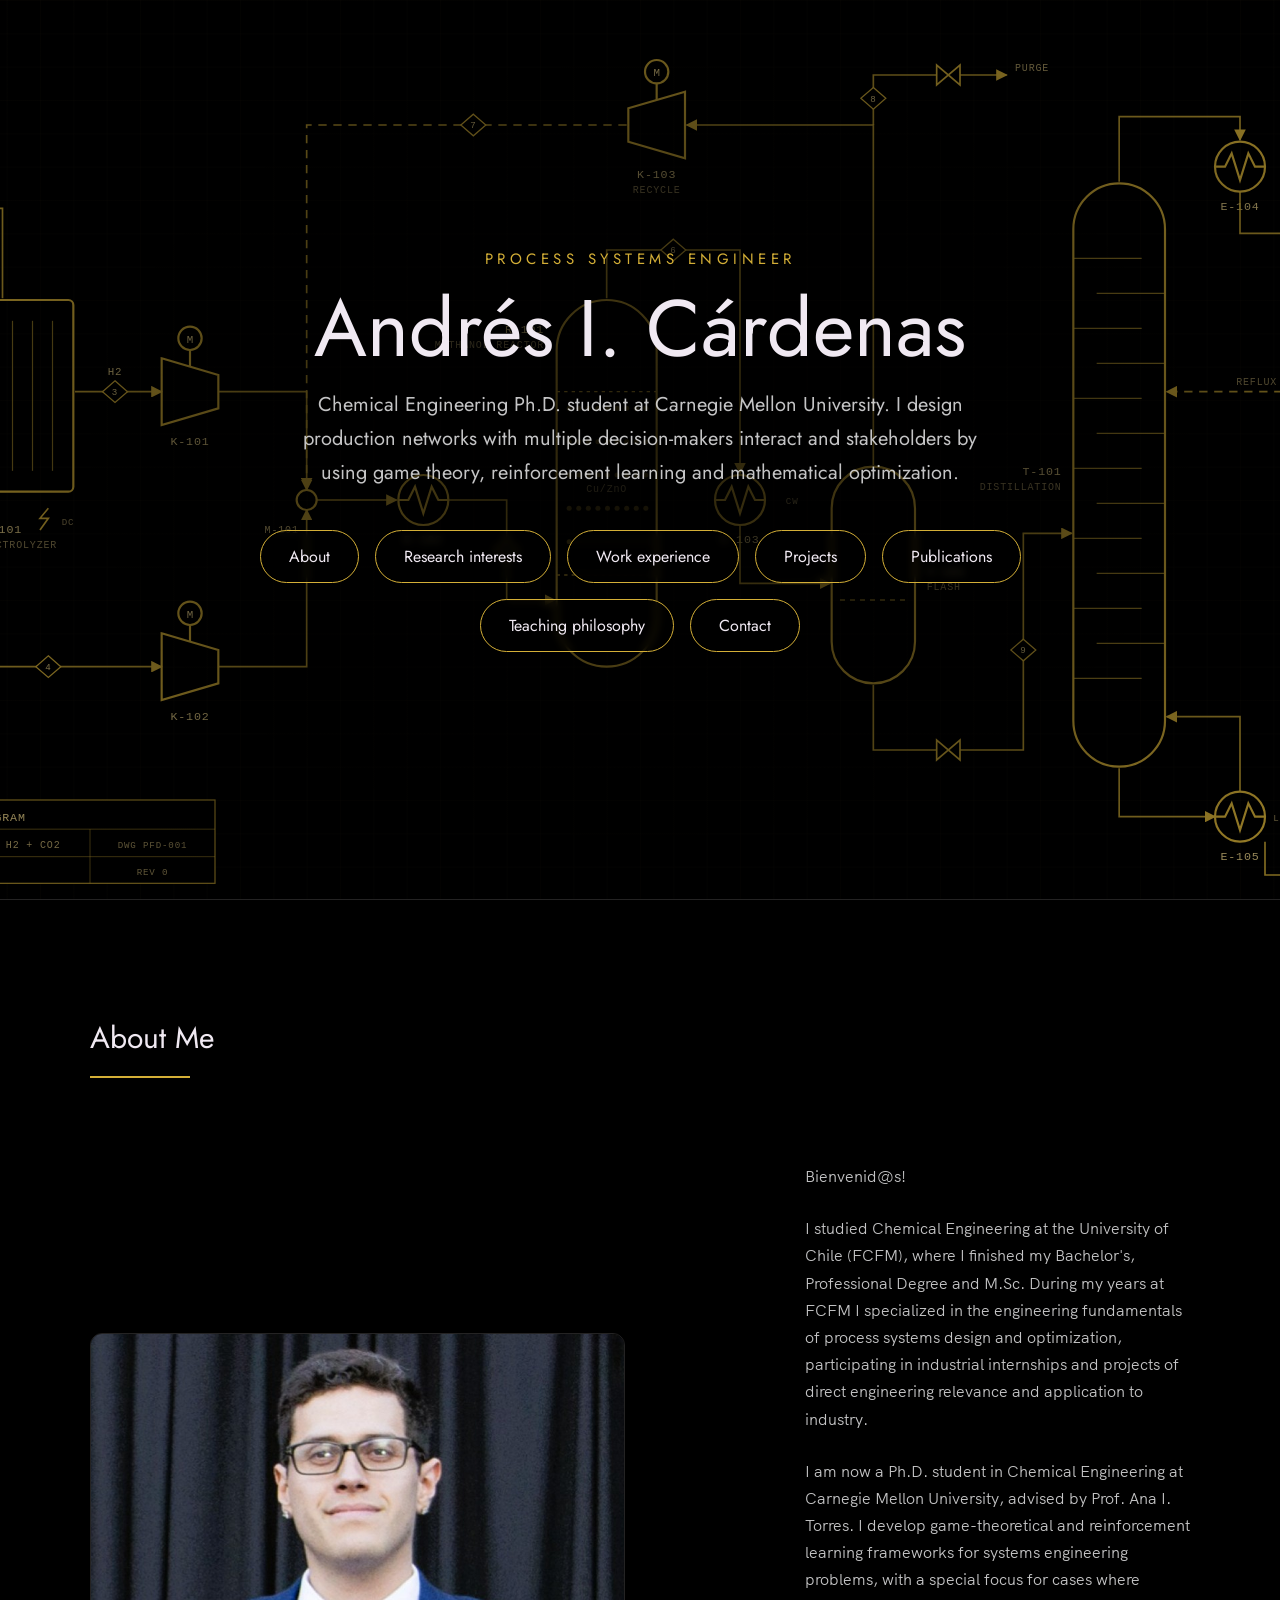
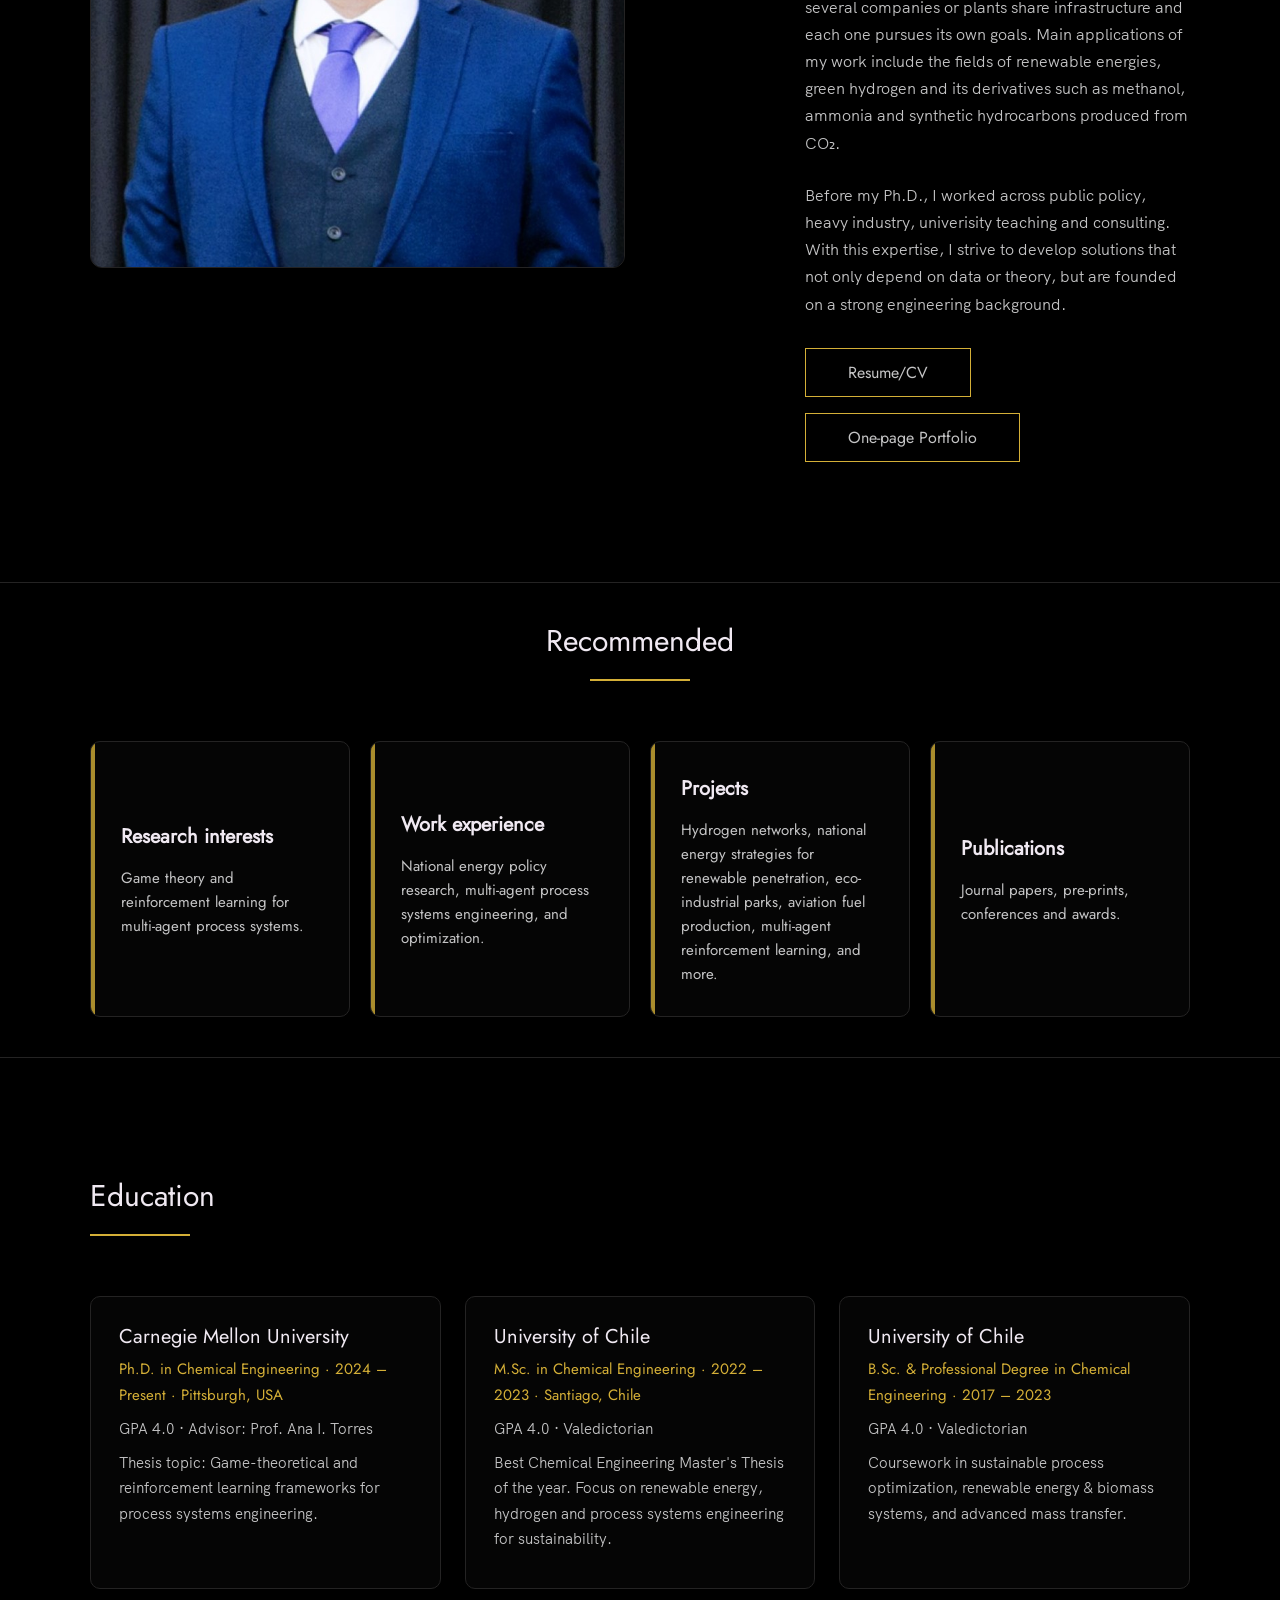
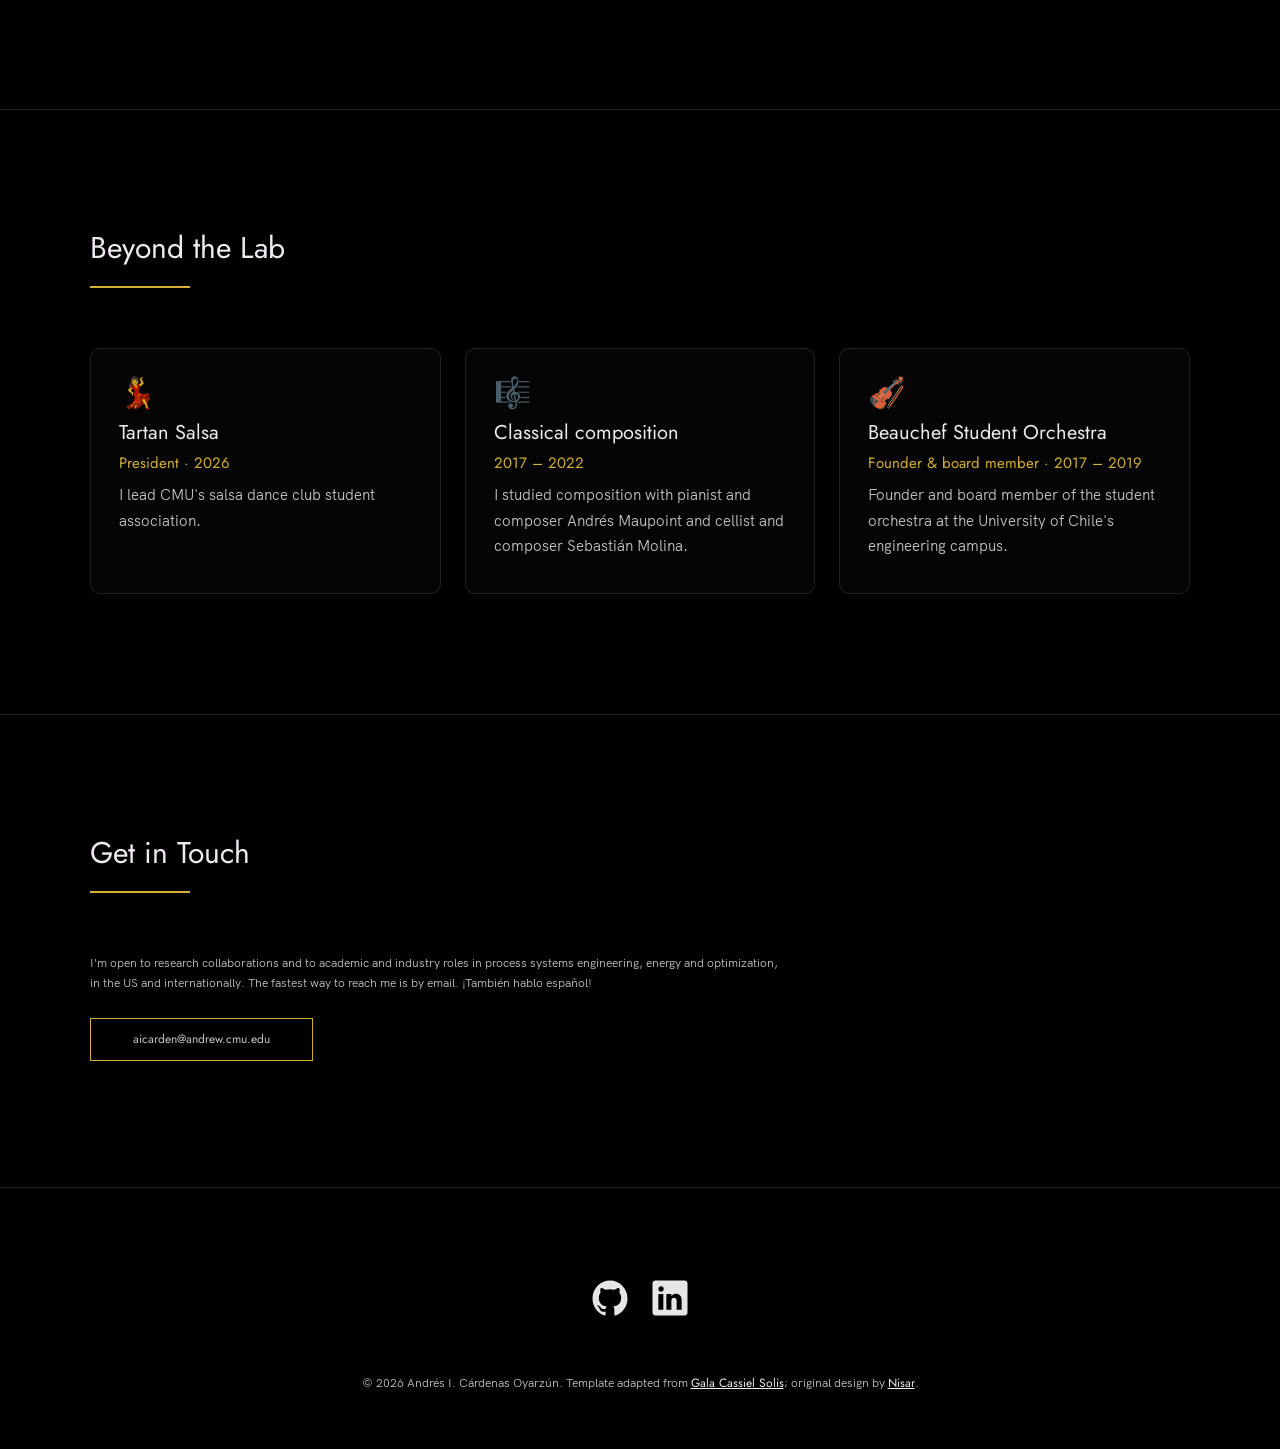
==== index.html @ cf2b6558 "Initial commit of portfolio generated using Galas' template" ====
<!DOCTYPE html>
<html lang="en">

<head>
  <meta charset="UTF-8" />
  <meta name="viewport" content="width=device-width, initial-scale=1.0" />
  <link rel="icon" type="image/svg+xml" href="./images/favicon.svg" />

  <title>Andrés I. Cárdenas | Portfolio</title>

  <meta name="description" content="Ph.D. student in Chemical Engineering at Carnegie Mellon University developing game-theoretical and reinforcement learning frameworks for chemical process design, with experience in hydrogen policy, process engineering and operations optimization.">
  <meta name="keywords" content="Andrés Cárdenas, Process Systems Engineering, Chemical Engineering, Game Theory, Reinforcement Learning, Green Hydrogen, Sustainable Aviation Fuel, Optimization, CMU" />
  <link rel="stylesheet" href="index.css" />
</head>

<body>

  <section class="home-landing" id="top">
    <div class="row">
      <div class="home-landing__content">
        <p class="home-landing__kicker">Process Systems Engineer</p>
        <h1 class="home-landing__title">Andrés I. Cárdenas</h1>
        <p class="home-landing__subtitle">
          Chemical Engineering Ph.D. student at Carnegie Mellon University. I design production networks with multiple decision-makers interact and stakeholders by using game theory, reinforcement learning and mathematical optimization.
        </p>

        <div class="home-landing__buttons">
          <a href="#about" class="home-pill">About</a>
          <a href="Research-interests.html" class="home-pill">Research interests</a>
          <a href="Work-experience.html" class="home-pill">Work experience</a>
          <a href="Projects.html" class="home-pill">Projects</a>
          <a href="Publications.html" class="home-pill">Publications</a>
          <a href="Teaching-philosophy.html" class="home-pill">Teaching philosophy</a>
          <a href="#contact" class="home-pill">Contact</a>
        </div>
      </div>
    </div>
  </section>

  <main role="main">

    <!-- ***** About ***** -->
    <section class="about" id="about">
      <div class="row">
        <h2>About Me</h2>
        <div class="about__content">
          <div class="about__text">
            <p>
              Bienvenid@s!
            </p>
            <p>
              I studied Chemical Engineering at the University of Chile (FCFM), where I finished my Bachelor's, Professional Degree and M.Sc. During my years at FCFM I specialized in the engineering fundamentals of process systems design and optimization, participating in industrial internships and projects of direct engineering relevance and application to industry.
            </p>
            <p>
              I am now a Ph.D. student in Chemical Engineering at Carnegie Mellon University, advised by Prof. Ana I. Torres. I develop game-theoretical and reinforcement learning frameworks for systems engineering problems, with a special focus for cases where several companies or plants share infrastructure and each one pursues its own goals. Main applications of my work include the fields of renewable energies, green hydrogen and its derivatives such as methanol, ammonia and synthetic hydrocarbons produced from CO₂.
            </p>
            <p>
              Before my Ph.D., I worked across public policy, heavy industry, univerisity teaching and consulting. With this expertise, I strive to develop solutions that not only depend on data or theory, but are founded on a strong engineering background.
            </p>
            <div class="btn-row">
              <a href="./files/Andres_Cardenas_CV.pdf" class="btn" target="_blank" rel="noopener">Resume/CV</a>
              <a href="portfolio.html" class="btn">One-page Portfolio</a>
            </div>
          </div>

          <div class="about__photo-container">
            <!-- Replace with your own photo: save it as images/andres-photo.jpg and change the src below -->
            <img class="about__photo" src="./images/Profile photo.jpeg" alt="Photo of Andrés Cárdenas" />
          </div>
        </div>
      </div>
    </section>

    <!-- ***** Highlights ***** -->
    <section class="toc" id="work">
      <div class="row">
        <h2>Recommended</h2>
        <div class="toc__tiles toc__tiles--four">

          <a href="phd-research.html" class="toc__tile toc__tile--text">
            <div class="toc__label">Research interests</div>
            <p class="toc__description">
              Game theory and reinforcement learning for multi-agent process systems.
            </p>
          </a>

          <a href="experience.html" class="toc__tile toc__tile--text">
            <div class="toc__label">Work experience</div>
            <p class="toc__description">
              National energy policy research, multi-agent process systems engineering, and optimization.
            </p>
          </a>

          <a href="projects.html" class="toc__tile toc__tile--text">
            <div class="toc__label">Projects</div>
            <p class="toc__description">
              Hydrogen networks, national energy strategies for renewable penetration, eco-industrial parks, aviation fuel production, multi-agent reinforcement learning, and more.
            </p>
          </a>

          <a href="phd-research.html#publications" class="toc__tile toc__tile--text">
            <div class="toc__label">Publications</div>
            <p class="toc__description">
              Journal papers, pre-prints, conferences and awards.
            </p>
          </a>

        </div>
      </div>
    </section>

    <!-- ***** Education ***** -->
    <section class="education" id="education">
      <div class="row">
        <h2>Education</h2>
        <div class="edu__grid">

          <div class="edu__card">
            <h3>Carnegie Mellon University</h3>
            <p class="edu__meta">Ph.D. in Chemical Engineering · 2024 – Present · Pittsburgh, USA</p>
            <p>GPA 4.0 · Advisor: Prof. Ana I. Torres</p>
            <p>Thesis topic: Game-theoretical and reinforcement learning frameworks for process systems engineering.</p>
          </div>

          <div class="edu__card">
            <h3>University of Chile</h3>
            <p class="edu__meta">M.Sc. in Chemical Engineering · 2022 – 2023 · Santiago, Chile</p>
            <p>GPA 4.0 · Valedictorian</p>
            <p>Best Chemical Engineering Master's Thesis of the year. Focus on renewable energy, hydrogen and process systems engineering for sustainability.</p>
          </div>

          <div class="edu__card">
            <h3>University of Chile</h3>
            <p class="edu__meta">B.Sc. &amp; Professional Degree in Chemical Engineering · 2017 – 2023</p>
            <p>GPA 4.0 · Valedictorian</p>
            <p>Coursework in sustainable process optimization, renewable energy &amp; biomass systems, and advanced mass transfer.</p>
          </div>

        </div>
      </div>
    </section>

    <!-- ***** Beyond the lab ***** -->
    <section class="beyond" id="beyond">
      <div class="row">
        <h2>Beyond the Lab</h2>
        <div class="beyond__grid">
          <div class="beyond__card">
            <div class="beyond__icon" aria-hidden="true">💃</div>
            <h3>Tartan Salsa</h3>
            <p class="edu__meta">President · 2026</p>
            <p>I lead CMU's salsa dance club student association.</p>
          </div>
          <div class="beyond__card">
            <div class="beyond__icon" aria-hidden="true">🎼</div>
            <h3>Classical composition</h3>
            <p class="edu__meta">2017 – 2022</p>
            <p>I studied composition with pianist and composer Andrés Maupoint and cellist and composer Sebastián Molina.</p>
          </div>
          <div class="beyond__card">
            <div class="beyond__icon" aria-hidden="true">🎻</div>
            <h3>Beauchef Student Orchestra</h3>
            <p class="edu__meta">Founder &amp; board member · 2017 – 2019</p>
            <p>Founder and board member of the student orchestra at the University of Chile's engineering campus.</p>
          </div>
        </div>
      </div>
    </section>

    <!-- ***** Contact ***** -->
    <section class="contact" id="contact">
      <div class="row">
        <h2>Get in Touch</h2>
        <div class="contact__info">
          <p>
            I'm open to research collaborations and to academic and industry roles in process systems engineering, energy and optimization, in the US and internationally. The fastest way to reach me is by email. ¡También hablo español!
          </p>
          <a href="mailto:aicarden@andrew.cmu.edu" class="btn">aicarden@andrew.cmu.edu</a>
        </div>
      </div>
    </section>
  </main>

  <!-- ***** Footer ***** -->
  <footer role="contentinfo" class="footer">
    <div class="row">
      <ul class="footer__social-links">
        <!-- TODO: put your own profile URLs here -->
        <li class="footer__social-link-item">
          <a href="https://github.com/aicarden" title="GitHub">
            <img src="./images/github.svg" class="footer__social-image" alt="GitHub">
          </a>
        </li>
        <li class="footer__social-link-item">
          <a href="https://www.linkedin.com/in/andresicardenas" title="LinkedIn">
            <img src="./images/linkedin.svg" class="footer__social-image" alt="LinkedIn">
          </a>
        </li>
      </ul>
      <p>
        &copy; 2026 Andrés I. Cárdenas Oyarzún. Template adapted from <a href="https://astrocassiel.github.io" class="link">Gala Cassiel Solis</a>; original design by <a href="https://nisar.dev" class="link">Nisar</a>.
      </p>
    </div>
  </footer>

  <a href="#top" class="back-to-top" title="Back to Top">
    <img src="./images/arrow-up.svg" alt="Back to Top" class="back-to-top__image"/>
  </a>
  <script src="./index.js"></script>
</body>
</html>
---- index.css ----
/* --------------------------------------- */
/* ----- Basic Setup ----- */
/* --------------------------------------- */

@font-face {
    font-family: 'Hk Grotesk';
    font-style: normal;
    font-weight: 400;
    src: url('./fonts/HKGrotesk-Regular.woff') format('woff');
}

@font-face {
    font-family: 'Jost';
    font-style: normal;
    font-weight: 400;
    src: url('./fonts/Jost-Regular.ttf') format('woff');
}

* {
    margin: 0;
    padding: 0;
    box-sizing: inherit;
}

:root {
    --font-size-small: 1.2rem;
    --font-size-normal: 1.8rem;
    --font-size-medium: 2rem;
    --font-size-medium-1: 2.3rem;
    --font-size-large: 3rem;
    --font-size-huge: 5rem;
    --font-stack: 'Hk Grotesk', sans-serif;

    --line-height-normal: 1.7;
    --line-height-small: 1.2;

    --black: #000;
    --pink: #d4af37; /* accent colour (variable name kept from template) */
    --white: #f0e9f2;
    --white-1: #e5e5e6da;

    --container-max-width: 1180px;
    --container-normal-width: 800px;
    --container-medium-width: 700px;
    --container-small-width: 500px;

    --gutter-huge: 12rem;
    --gutter-medium: 6rem;
    --gutter-normal: 3rem;
    --gutter-small-1: 2.5rem;
    --gutter-small: 2rem;

    --border-light: 1px solid rgb(36, 35, 35);
}

/* --------------------------------------- */
/* ----- Global ----- */
/* --------------------------------------- */

html {
    font-size: 62.5%;
    box-sizing: border-box;
    scroll-behavior: smooth;
}

@media (max-width: 1000px) {
    html {
        font-size: 52%;
    }
}

body {
    font-size: var(--font-size-small);
    font-family: var(--font-stack);
    font-weight: 400;
    color: var(--white-1);
    line-height: var(--line-height-normal);
    background: var(--black);
    overflow-x: hidden;
}

.row {
    max-width: var(--container-max-width);
    margin: 0 auto;
}

@media (max-width: 1340px) {
    .row {
        max-width: 1100px;
    }
}

@media (max-width: 1240px) {
    .row {
        padding: 0 var(--gutter-medium);
    }
}

@media (max-width: 600px) {
    .row {
        padding: 0 var(--gutter-small);
    }
}

section {
    padding: var(--gutter-huge) 0;
    border-bottom: var(--border-light);
}

img {
    object-fit: contain;
    max-width: 100%;
    display: block;
}

/* --------------------------------------- */
/* ----- Headlines and Paragraphs ----- */
/* --------------------------------------- */

h1,
h2,
h3 {
    font-family: 'Jost', sans-serif;
    font-weight: 400;
    line-height: var(--line-height-small);
    color: var(--white);
}

.heading-primary {
    line-height: 1;
    font-size: var(--font-size-huge);
    font-weight: 400;
}

@media (max-width: 1050px) {
    .heading-primary {
        font-size: 6.5rem;
    }
}

h2 {
    font-size: var(--font-size-large);
    margin-bottom: var(--gutter-medium);
}

h2::after {
    content: '';
    display: block;
    height: 2px;
    width: 10rem;
    background: var(--pink);
    margin: var(--gutter-small) 0;
}

h3 {
    font-size: var(--font-size-medium-1);
    margin-bottom: var(--gutter-small);
}

@media (max-width: 500px) {
    .heading-primary {
        font-size: var(--font-size-large);
    }

    h2 {
        font-size: var(--font-size-medium-1);
    }

    h3 {
        font-size: var(--font-size-medium);
    }
}

p {
    margin: var(--gutter-small-1) 0;
}

@media (max-width: 900px) {
    p {
        max-width: var(--container-small-width);
    }
}

/* --------------------------------------- */
/* ----- Buttons and Links ----- */
/* --------------------------------------- */

a {
    color: var(--white);
    font-weight: 400;
    font-family: 'Jost', sans-serif;
    transition: all 0.2s;
    outline: 2px solid transparent;
}

::-moz-focus-inner {
    border: 0;
}

button:focus,
a:focus {
    outline: 2px solid var(--pink);
}

body:not(.user-is-tabbing) button:focus,
body:not(.user-is-tabbing) a:focus {
    outline: none;
}

.link:hover {
    color: var(--pink);
}

.btn {
    position: relative;
    display: inline-block;
    padding: 1rem 4.2rem;
    text-decoration: none;
    color: inherit;
    border: 1px solid var(--pink);
    font-weight: 400;
    overflow: hidden;
}

.btn:focus {
    outline: none;
}

.btn::after {
    content: '';
    display: block;
    position: absolute;
    top: 0;
    left: 0;
    right: 100%;
    background: var(--white);
    height: 100%;
    z-index: -1;
    transition: all 0.2s cubic-bezier(1, 0.68, 0.16, 0.9);
}

.btn:hover::after,
.btn:focus::after {
    right: 0;
    background: var(--pink);
}

.btn--pink {
    background: var(--pink);
    transition: all 0.2s;
}

.btn--pink::after {
    display: none;
}

.btn--pink:hover,
.btn--pink:focus {
    background: transparent;
}

.link__text {
    position: relative;
    display: inline-block;
    padding: 0.6rem;
    color: inherit;
    text-decoration: none;
    border-bottom: 1px solid var(--pink);
}

.link__text::after {
    content: '';
    display: block;
    position: absolute;
    top: 0;
    left: 0;
    right: 100%;
    background: var(--white);
    height: 100%;
    z-index: -1;
    transition: all 0.2s cubic-bezier(1, 0.68, 0.16, 0.9);
}

.link__text:focus {
    outline: none;
}

.link__text:hover::after,
.link__text:focus::after {
    right: 0;
    background: var(--pink);
}

.link__text span {
    padding-left: 1rem;
    font-family: sans-serif;
}

/* --------------------------------------- */
/* ----- Back to Top ----- */
/* --------------------------------------- */

.back-to-top {
    position: fixed;
    bottom: 4rem;
    right: 4rem;
    display: flex;
    justify-content: center;
    align-items: center;
    height: 5.5rem;
    width: 5.5rem;
    background-color: var(--pink);
    border-radius: 50%;
    z-index: 10;
    visibility: hidden;
    transition: all 0.4s;
}

.back-to-top__image {
    height: 70%;
}

@media (max-width: 900px) {
    .back-to-top {
        right: 2rem;
    }
}

@media (max-width: 500px) {
    .back-to-top {
        right: 1rem;
    }
}

/* --------------------------------------- */
/* ----- Navigation ----- */
/* --------------------------------------- */

.nav {
    display: flex;
    justify-content: flex-end;
    padding: var(--gutter-normal) 0;
}

.nav__items {
    display: flex;
    list-style: none;
    flex-wrap: wrap;
    justify-content: flex-end;
    gap: 0 0;
}

.nav__item:not(:last-child) {
    margin-right: var(--gutter-medium);
}

.nav__link {
    position: relative;
    display: inline-block;
    padding: 1rem 0;
    text-decoration: none;
    color: inherit;
    transition: all 0.2s;
}

.nav__link::after {
    content: '';
    position: absolute;
    bottom: 0;
    left: 0;
    right: 100%;
    display: inline-block;
    height: 1rem;
    background: var(--white);
    transition: all 0.25s cubic-bezier(1, 0.68, 0.16, 0.9);
}

.nav__link:hover {
    color: var(--pink);
}

.nav__link:hover::after {
    right: 0;
    height: 2px;
    background: var(--pink);
}

@media (max-width: 700px) {
    .nav {
        justify-content: center;
    }

    .nav__items {
        justify-content: center;
    }

    .nav__item {
        margin-right: 0 !important;
        margin: 0 1.2rem;
    }
}

@media (max-width: 500px) {
    .nav {
        justify-content: center;
    }

    .nav__items {
        justify-content: center;
        row-gap: 0.8rem;
    }
}

@media (max-width: 300px) {
    .nav {
        font-size: var(--font-size-small);
    }
}

/* --------------------------------------- */
/* ----- Homepage Landing ----- */
/* --------------------------------------- */

.home-landing {
    min-height: 100vh;
    display: flex;
    align-items: center;
    justify-content: center;
    background:
        radial-gradient(ellipse at center, rgba(0, 0, 0, 0.82) 0%, rgba(0, 0, 0, 0.6) 45%, rgba(0, 0, 0, 0.25) 100%),
        url('./images/header-pfd.svg');
    background-size: cover;
    background-position: center;
    background-attachment: fixed;
    text-align: center;
    padding: 8rem 0;
}

.home-landing__content {
    max-width: 900px;
    margin: 0 auto;
}

.home-landing__title {
    font-size: clamp(4.2rem, 7vw, 8rem);
    line-height: 1;
    margin-bottom: 2rem;
    color: var(--white);
}

.home-landing__subtitle {
    max-width: 700px;
    margin: 0 auto 4rem auto;
    font-family: 'Jost', sans-serif;
    font-size: var(--font-size-medium);
    color: var(--white-1);
}

.home-landing__buttons {
    display: flex;
    flex-wrap: wrap;
    justify-content: center;
    gap: 1.6rem;
    margin-top: 3rem;
}

.home-pill {
    display: inline-block;
    padding: 1.2rem 2.8rem;
    border: 1px solid var(--pink);
    border-radius: 999px;
    text-decoration: none;
    color: var(--white);
    background: rgba(0, 0, 0, 0.35);
    backdrop-filter: blur(4px);
    -webkit-backdrop-filter: blur(4px);
    font-family: 'Jost', sans-serif;
    font-size: 1.6rem;
    transition: all 0.25s ease;
}

.home-pill:hover,
.home-pill:focus {
    background: var(--pink);
    color: var(--white);
    transform: translateY(-2px);
}

@media (max-width: 600px) {
    .home-landing {
        padding: 6rem 0;
        background-attachment: scroll;
    }

    .home-landing__buttons {
        gap: 1.2rem;
    }

    .home-pill {
        width: 100%;
        max-width: 300px;
        text-align: center;
    }
}

/* --------------------------------------- */
/* ----- Header ----- */
/* --------------------------------------- */

.header {
    background: linear-gradient(rgba(0, 0, 0, 0.1), rgba(0, 0, 0, 0.4)),
        url('./images/header-network.svg');
    height: 100vh;
    background-size: cover;
    background-position: center;
    background-attachment: fixed;
    position: relative;
}

.header__text-box {
    position: relative;
    height: calc(100% - 8rem);
}

.header__text {
    position: absolute;
    top: 50%;
    transform: translateY(-50%);
}

.header__text p {
    margin: 1.5rem 0 3.5rem;
    max-width: var(--container-medium-width);
    font-family: 'Jost', sans-serif;
    font-size: var(--font-size-medium);
}

@media (max-width: 500px) {
    .header {
        text-align: center;
    }

    .header__text {
        left: 0;
        right: 0;
        margin: 0 auto;
    }

    .header__text p {
        transform: scale(0.95);
        margin-left: auto;
        margin-right: auto;
    }
}

/* --------------------------------------- */
/* ----- Subpage Header + Hero ----- */
/* --------------------------------------- */

.header--subpage {
    height: auto;
    min-height: auto;
    background: var(--black);
    border-bottom: var(--border-light);
    position: sticky;
    top: 0;
    z-index: 20;
}

.header--subpage .nav {
    padding: 2rem 0;
}

.subpage-hero {
    padding: 7rem 0 5rem 0;
    border-bottom: var(--border-light);
    background: var(--black);
}

.subpage-hero__content {
    max-width: 950px;
    margin: 0 auto;
    display: block;
}

.subpage-hero__title {
    display: block;
    font-family: 'Jost', sans-serif;
    font-size: clamp(3.2rem, 5vw, 5.5rem);
    line-height: 1.1;
    color: var(--white);
    margin: 0 0 2rem 0;
}

.subpage-hero__text {
    display: block;
    font-size: var(--font-size-medium);
    color: var(--white-1);
    max-width: 850px;
    margin: 0;
}

@media (max-width: 600px) {
    .subpage-hero {
        padding: 5rem 0 4rem 0;
    }

    .subpage-hero__title {
        font-size: 3.2rem;
    }

    .subpage-hero__text {
        font-size: var(--font-size-normal);
    }
}

/* --------------------------------------- */
/* ----- Research Overview Section ----- */
/* --------------------------------------- */

.research-overview {
    padding: 7rem 0 6rem 0;
}

.research-overview__image {
    width: 100%;
    max-width: 100%;
    margin: 2.5rem 0 3rem 0;
    display: block;
    border-radius: 0;
    border: none;
    box-shadow: none;
    background: transparent;
}

.research-areas__grid {
    display: flex;
    flex-wrap: wrap;
    justify-content: center;
    gap: 1.2rem;
}

.research-area__tag {
    padding: 0.9rem 1.6rem;
    border: 1px solid var(--pink);
    border-radius: 999px;
    font-size: 1.5rem;
    font-family: 'Jost', sans-serif;
    background: rgba(255, 255, 255, 0.02);
    transition: all 0.25s ease;
}

.research-area__tag:hover {
    background: var(--pink);
    transform: translateY(-2px);
}

/* --------------------------------------- */
/* ----- Work / Research Cards ----- */
/* --------------------------------------- */

.work__boxes {
    display: flex;
    flex-direction: column;
    gap: 4rem;
}

.work__box {
    display: flex;
    align-items: center;
    justify-content: space-between;
    gap: 6rem;
    border: var(--border-light);
    border-radius: 14px;
    padding: 3.5rem;
    background: rgba(255, 255, 255, 0.02);
    box-shadow: 0 8px 24px rgba(0, 0, 0, 0.18);
    transition: transform 0.25s ease, border-color 0.25s ease;
    margin-bottom: 0 !important;
}

.work__box:hover {
    transform: translateY(-4px);
    border-color: var(--pink);
}

.work__box:nth-child(even) {
    flex-direction: row-reverse;
}

.work__links {
    display: flex;
    align-items: center;
}

.work__text {
    flex: 1;
    max-width: 500px;
}

.work__list {
    list-style-position: inside;
    margin-bottom: var(--gutter-normal);
}

.work__code {
    display: block;
    height: 3rem;
    margin-left: var(--gutter-normal);
    transition: all 0.3s;
}

.work__code:hover {
    transform: scale(1.2);
}

.work__image-box {
    flex: 1;
    margin-bottom: 0;
}

.work__image {
    width: 100%;
    max-width: 100%;
}

@media (min-width: 901px) {
    .work__image-box {
        margin: 0 0 0 2rem;
    }

    .work__box:nth-child(even) .work__image-box {
        margin: 0 2rem 0 0;
    }
}

@media (max-width: 900px) {
    .work__box,
    .work__box:nth-child(even) {
        flex-direction: column-reverse;
        align-items: flex-start;
        gap: 3rem;
    }

    .work__image-box {
        width: 100%;
        margin: 0;
    }

    .work__text {
        max-width: 100%;
    }

    .work__code {
        height: 4rem;
    }
}

@media (max-width: 500px) {
    .work__box {
        padding: 2.5rem;
    }
}

/* --------------------------------------- */
/* ----- About ----- */
/* --------------------------------------- */

.about__content {
    display: flex;
    flex-direction: row-reverse;
    align-items: center;
    gap: 6rem;
}

.about__photo-container {
    margin-bottom: var(--gutter-normal);
}

@media (min-width: 901px) {
    .about__text {
        flex: 0 0 35%;
    }

    .about__photo-container {
        flex: 1;
        margin: 0 var(--gutter-huge) 0 0;
    }
}

@media (max-width: 900px) {
    .about__content {
        flex-direction: column-reverse;
        align-items: flex-start;
        gap: 3rem;
    }
}

/* --------------------------------------- */
/* ----- Contact ----- */
/* --------------------------------------- */

.contact__info {
    max-width: var(--container-medium-width);
}

/* --------------------------------------- */
/* ----- Footer ----- */
/* --------------------------------------- */

.footer {
    text-align: center;
    padding: var(--gutter-medium) 0 var(--gutter-normal);
}

.footer__social-links {
    display: flex;
    justify-content: center;
    padding: var(--gutter-normal) 0;
    list-style: none;
}

.footer__social-link-item:not(:last-of-type) {
    margin-right: var(--gutter-small);
}

.footer__social-image {
    height: 4rem;
}

.footer__github-buttons {
    display: flex;
    justify-content: center;
}

.footer__github-buttons iframe {
    height: 2.5rem;
    width: 84px;
    transform: translateY(3px);
}

@media (max-width: 500px) {
    .footer {
        padding: var(--gutter-medium) 0;
    }
}

/* --------------------------------------- */
/* ----- Embedded Videos / Media ----- */
/* --------------------------------------- */

.work__image-box video,
.work__image-box iframe,
.work__image-box img {
    width: 100%;
    max-height: none;
    border-radius: 8px;
    object-fit: contain;
    box-shadow: 0 4px 15px rgba(0, 0, 0, 0.25);
    background: rgba(255, 255, 255, 0.02);
}

.work__image-box img {
    height: auto;
}

.work__video {
    width: 100%;
    height: auto;
}

/* --------------------------------------- */
/* ----- Table of Contents Section ----- */
/* --------------------------------------- */

.toc {
    padding: 4rem 0;
    text-align: center;
}

.toc__tiles {
    display: flex;
    justify-content: center;
    gap: 2rem;
    flex-wrap: wrap;
    margin-top: 2rem;
}

.toc__tile {
    width: 300px;
    text-decoration: none;
    color: inherit;
    border-radius: 12px;
    overflow: hidden;
    box-shadow: 0 8px 16px rgba(0, 0, 0, 0.1);
    transition: transform 0.2s ease;
}

.toc__tile:hover {
    transform: scale(1.03);
}

.toc__tile img {
    width: 100%;
    height: 200px;
    object-fit: cover;
    display: block;
}

.toc__label {
    padding: 1rem;
    font-size: 1.6rem;
    font-weight: 600;
    background-color: #fff;
    color: #111;
}

/* --------------------------------------- */
/* ----- Highlight Cards ----- */
/* --------------------------------------- */

.toc__tile--text {
    display: flex;
    flex-direction: column;
    justify-content: center;
    min-height: 220px;
    padding: 3rem;
    text-align: left;
    background: rgba(255, 255, 255, 0.02);
    border: var(--border-light);
    border-radius: 10px;
    position: relative;
    transition: all 0.25s ease;
    overflow: hidden;
}

.toc__tile--text::before {
    content: '';
    position: absolute;
    left: 0;
    top: 0;
    height: 100%;
    width: 4px;
    background: var(--pink);
    opacity: 0.8;
}

.toc__tile--text:hover {
    transform: translateY(-6px);
    border-color: var(--pink);
    box-shadow: 0 10px 30px rgba(0, 0, 0, 0.35);
}

.toc__tile--text .toc__label {
    padding: 0;
    margin-bottom: 1.2rem;
    font-size: 2rem;
    font-weight: 600;
    background: transparent;
    color: var(--white);
}

.toc__description {
    margin: 0;
    font-size: 1.5rem;
    line-height: 1.6;
    color: var(--white-1);
    max-width: 100%;
}

/* --------------------------------------- */
/* ----- Projects Grid ----- */
/* --------------------------------------- */

.projects__grid {
    display: grid;
    grid-template-columns: repeat(2, minmax(0, 1fr));
    gap: 3rem;
    margin-top: 3rem;
}

.project-card {
    border: 1px solid rgb(36, 35, 35);
    padding: 3rem;
    border-radius: 10px;
    background: rgba(255, 255, 255, 0.02);
    transition: all 0.25s ease;
}

.project-card:hover {
    transform: translateY(-4px);
    border-color: var(--pink);
}

.project-card h3 {
    margin-bottom: 1.5rem;
}

.project-card p {
    max-width: 100%;
    margin-bottom: 1.5rem;
}

.project-card ul {
    list-style-position: inside;
    margin-top: 1rem;
}

.project-card li:not(:last-child) {
    margin-bottom: 0.6rem;
}

@media (max-width: 900px) {
    .projects__grid {
        grid-template-columns: 1fr;
    }
}
.project-card-link {
  text-decoration: none;
  color: inherit;
  display: block;
}

/* --------------------------------------- */
/* ----- Additions for this portfolio ----- */
/* --------------------------------------- */

.about__photo {
    border-radius: 12px;
    border: var(--border-light);
}

.about__text {
    font-size: 1.6rem;
}

.home-landing__kicker {
    font-family: 'Jost', sans-serif;
    font-size: 1.5rem;
    letter-spacing: 0.3em;
    text-transform: uppercase;
    color: var(--pink);
    margin: 0 0 1.6rem 0;
}

.btn-row {
    display: flex;
    flex-wrap: wrap;
    gap: 1.6rem;
    margin-top: 3rem;
}

/* Education / timeline cards */
.edu__grid {
    display: grid;
    grid-template-columns: repeat(3, minmax(0, 1fr));
    gap: 2.4rem;
}

.edu__card {
    border: var(--border-light);
    border-radius: 10px;
    padding: 2.8rem;
    background: rgba(255, 255, 255, 0.02);
    position: relative;
    transition: border-color 0.25s ease, transform 0.25s ease;
}

.edu__card:hover {
    border-color: var(--pink);
    transform: translateY(-4px);
}

.edu__card h3 {
    font-size: var(--font-size-medium);
    margin-bottom: 0.6rem;
}

.edu__meta {
    font-size: 1.4rem;
    color: var(--pink);
    margin: 0 0 1.2rem 0;
    font-family: 'Jost', sans-serif;
}

.edu__card p {
    margin: 0.8rem 0;
    max-width: 100%;
    font-size: 1.5rem;
}

@media (max-width: 1000px) {
    .edu__grid {
        grid-template-columns: 1fr;
    }
}

/* Small tags inside cards */
.tag-row {
    display: flex;
    flex-wrap: wrap;
    gap: 0.8rem;
    margin-top: 1.6rem;
    list-style: none;
}

.tag-row li {
    padding: 0.4rem 1.2rem;
    border: 1px solid rgba(212, 175, 55, 0.6);
    border-radius: 999px;
    font-size: 1.3rem;
    font-family: 'Jost', sans-serif;
}

.project-card ul.tag-row {
    list-style: none;
}

.project-card ul.tag-row li:not(:last-child) {
    margin-bottom: 0;
}

/* Experience details */
.work__meta {
    color: var(--pink);
    font-family: 'Jost', sans-serif;
    font-size: 1.5rem;
    margin: 0 0 1rem 0;
}

.work__subhead {
    font-family: 'Jost', sans-serif;
    font-size: 1.7rem;
    color: var(--white);
    margin: 2rem 0 0.8rem 0;
}

.work__text--wide {
    max-width: 100%;
}

.work__text--wide .work__list {
    list-style: disc;
    list-style-position: outside;
    padding-left: 2rem;
}

.work__text--wide .work__list li {
    margin-bottom: 0.8rem;
    font-size: 1.5rem;
}

.work__number {
    font-family: 'Jost', sans-serif;
    font-size: 6rem;
    line-height: 1;
    color: var(--pink);
    opacity: 0.85;
    flex: 0 0 auto;
    min-width: 8rem;
}

@media (max-width: 900px) {
    .work__number {
        font-size: 4rem;
    }
}

/* Publications */
.pub-list {
    list-style: none;
    max-width: 950px;
}

.pub-list li {
    padding: 1.8rem 0 1.8rem 2.4rem;
    border-left: 2px solid rgba(212, 175, 55, 0.5);
    margin-bottom: 1.6rem;
    font-size: 1.55rem;
}

.pub-list__title {
    display: block;
    font-family: 'Jost', sans-serif;
    font-size: 1.85rem;
    color: var(--white);
    line-height: 1.35;
    margin-bottom: 0.6rem;
}

.pub-list__status {
    display: inline-block;
    margin-top: 0.6rem;
    padding: 0.2rem 1rem;
    border-radius: 999px;
    font-size: 1.25rem;
    border: 1px solid var(--pink);
    color: var(--white);
}

.pub-list__status--published {
    background: var(--pink);
    color: #000;
}

.pub-list a {
    color: var(--pink);
}

/* Skills grid */
.skills__grid {
    display: grid;
    grid-template-columns: repeat(2, minmax(0, 1fr));
    gap: 2.4rem;
}

.skills__grid .project-card p {
    font-size: 1.5rem;
}

@media (max-width: 900px) {
    .skills__grid {
        grid-template-columns: 1fr;
    }
}

/* Beyond the lab */
.beyond__grid {
    display: grid;
    grid-template-columns: repeat(3, minmax(0, 1fr));
    gap: 2.4rem;
}

.beyond__card {
    border: var(--border-light);
    border-radius: 10px;
    padding: 2.8rem;
    background: rgba(255, 255, 255, 0.02);
}

.beyond__icon {
    font-size: 3rem;
    line-height: 1;
    margin-bottom: 1.4rem;
}

.beyond__card h3 {
    font-size: var(--font-size-medium);
    margin-bottom: 0.4rem;
}

.beyond__card p {
    margin: 0.6rem 0;
    font-size: 1.5rem;
    max-width: 100%;
}

@media (max-width: 900px) {
    .beyond__grid {
        grid-template-columns: 1fr;
    }
}

.toc__tiles--four .toc__tile {
    width: 260px;
}

.highlight-callout {
    max-width: 900px;
    margin: 4rem auto 0 auto;
    text-align: center;
    font-size: 1.8rem;
}

.footer__social-image--mail {
    height: 4rem;
}

.work__text--wide p {
    font-size: 1.6rem;
    max-width: 100%;
}

.work__text--wide .work__meta {
    font-size: 1.5rem;
}

.toc h2::after {
    margin-left: auto;
    margin-right: auto;
}

.about__photo {
    width: 100%;
    height: auto;
}

@media (max-width: 900px) {
    .about__photo-container {
        width: 100%;
        max-width: 360px;
    }
}

/* Black text on gold backgrounds (white on gold is hard to read) */
.btn:hover,
.btn:focus,
.home-pill:hover,
.home-pill:focus,
.research-area__tag:hover {
    color: #000;
}
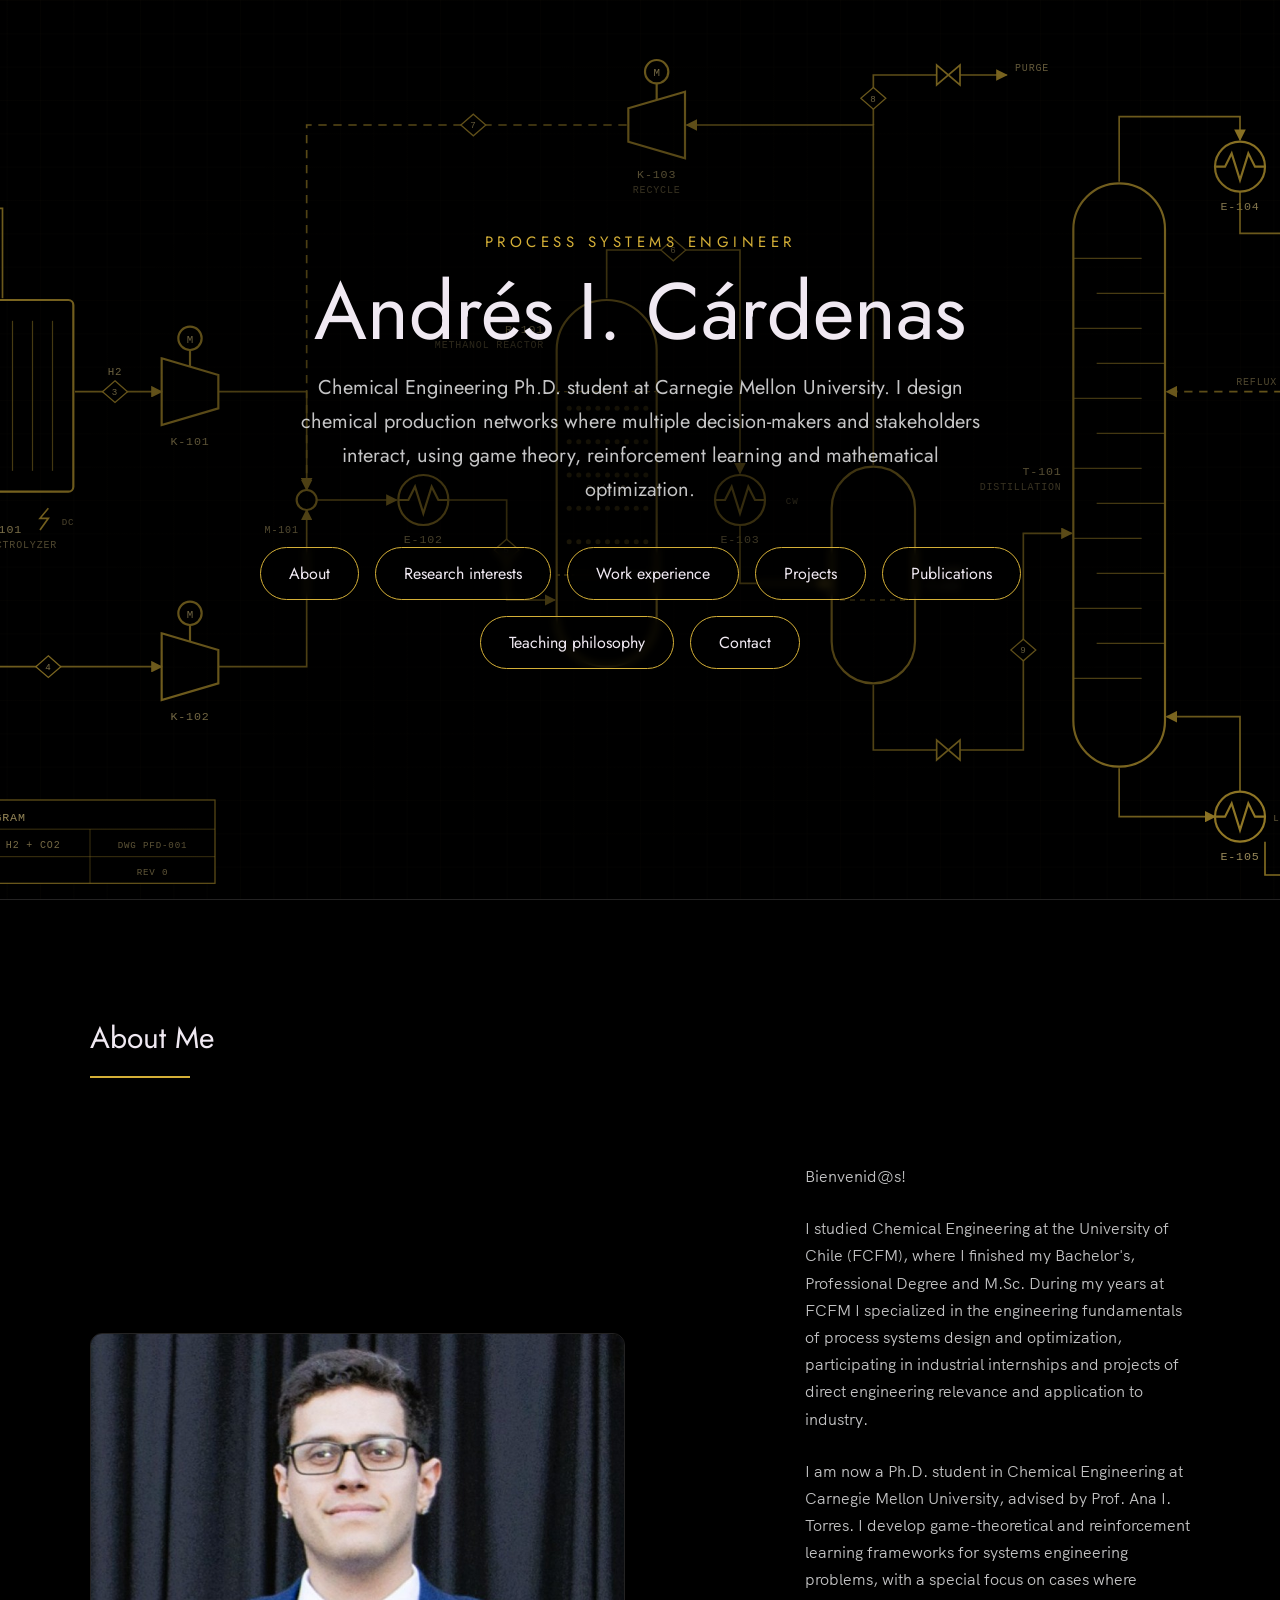
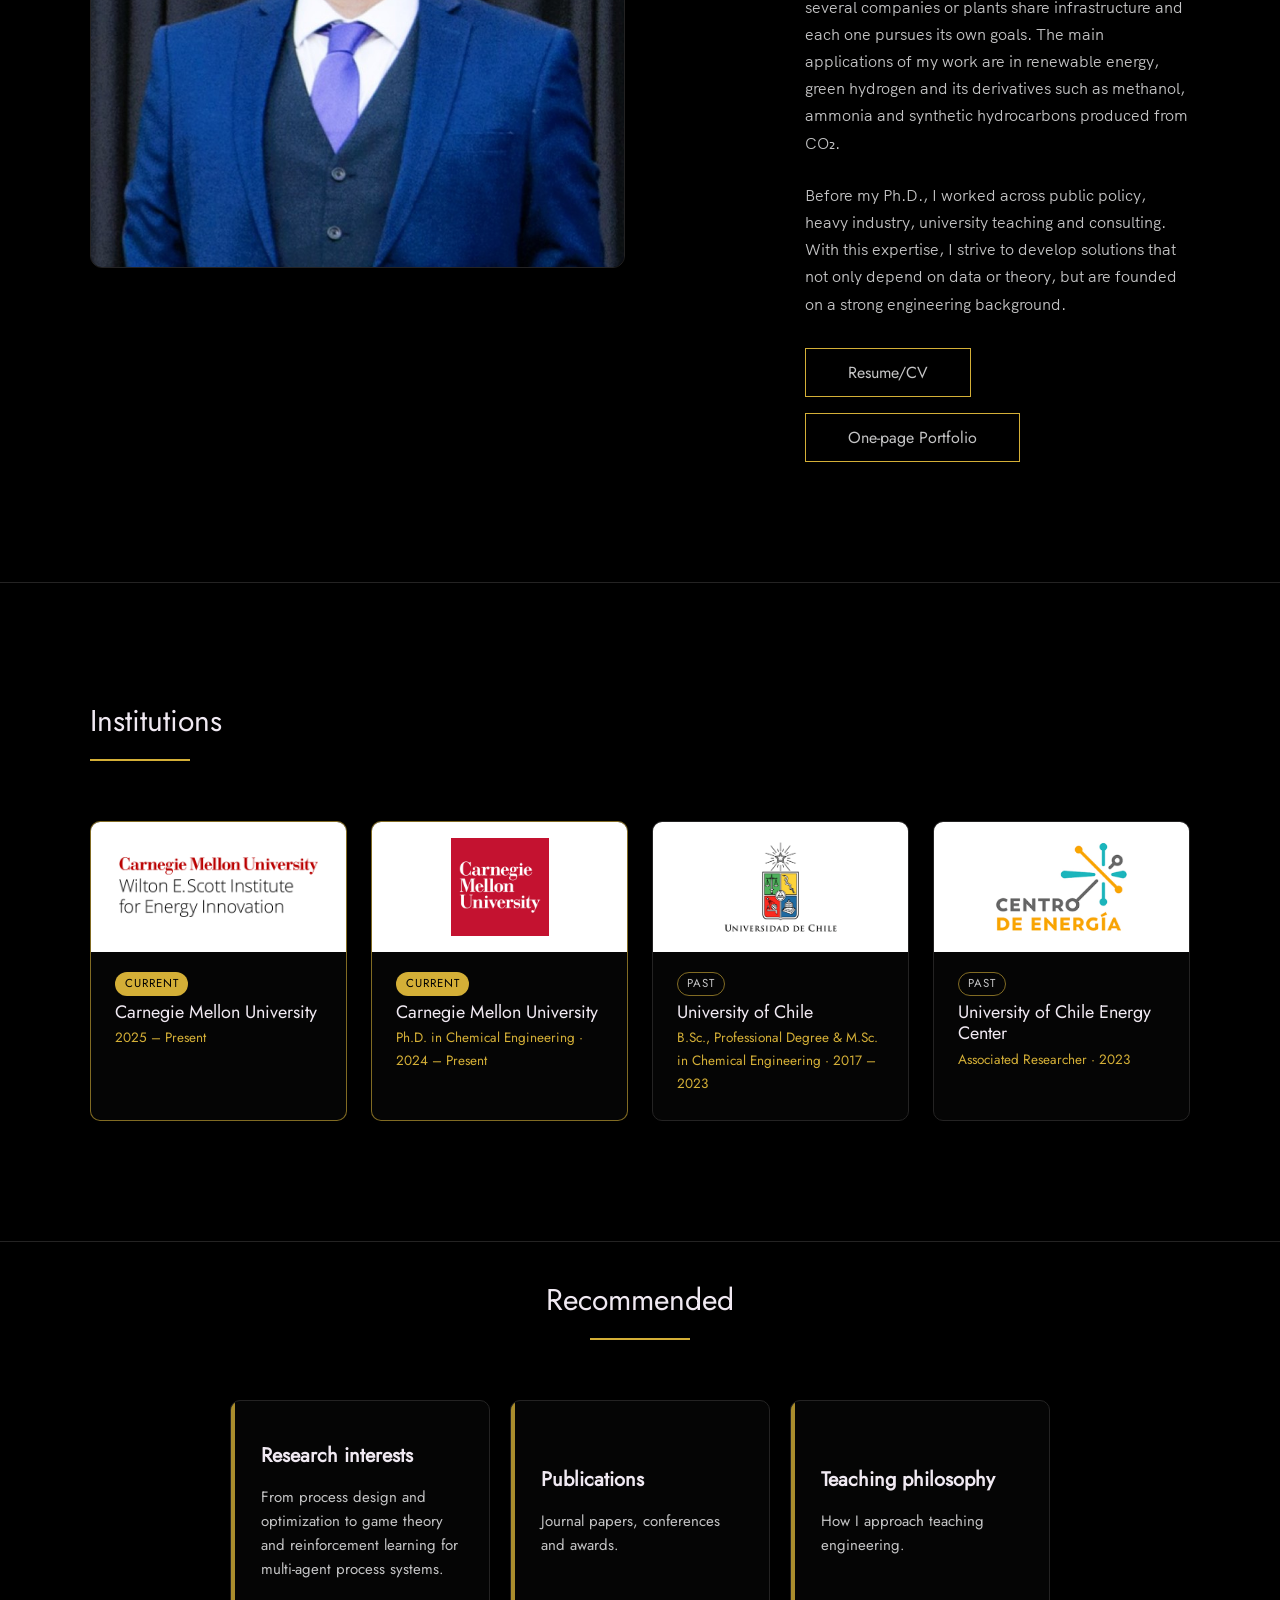
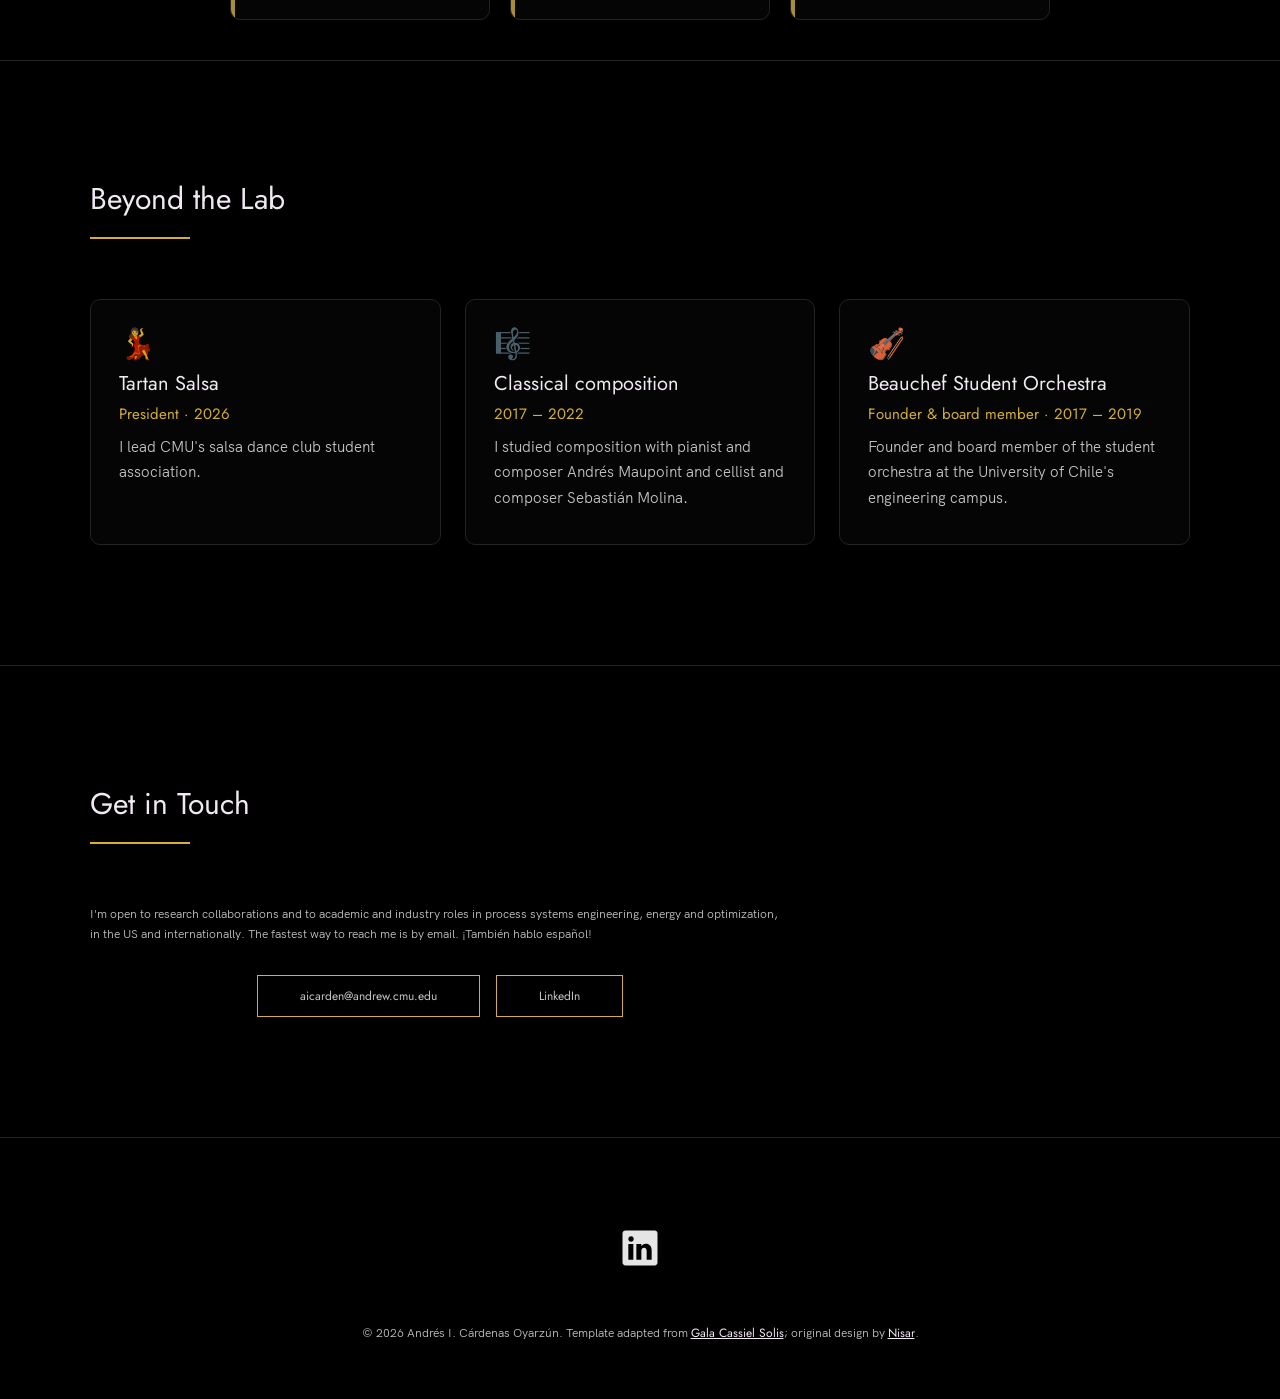
==== commit e97b6acc: "Portfolio restructuring" ====
--- a/index.html
+++ b/index.html
@@ -1,27 +1,24 @@
 <!DOCTYPE html>
 <html lang="en">
-
 <head>
   <meta charset="UTF-8" />
-  <meta name="viewport" content="width=device-width, initial-scale=1.0" />
+  <meta name="viewport" content="width=device-width, initial-scale=1.0"/>
   <link rel="icon" type="image/svg+xml" href="./images/favicon.svg" />
-
   <title>Andrés I. Cárdenas | Portfolio</title>
-
   <meta name="description" content="Ph.D. student in Chemical Engineering at Carnegie Mellon University developing game-theoretical and reinforcement learning frameworks for chemical process design, with experience in hydrogen policy, process engineering and operations optimization.">
-  <meta name="keywords" content="Andrés Cárdenas, Process Systems Engineering, Chemical Engineering, Game Theory, Reinforcement Learning, Green Hydrogen, Sustainable Aviation Fuel, Optimization, CMU" />
   <link rel="stylesheet" href="index.css" />
 </head>
 
 <body>
 
+  <!-- ***** 1. Name and short description ***** -->
   <section class="home-landing" id="top">
     <div class="row">
       <div class="home-landing__content">
         <p class="home-landing__kicker">Process Systems Engineer</p>
         <h1 class="home-landing__title">Andrés I. Cárdenas</h1>
         <p class="home-landing__subtitle">
-          Chemical Engineering Ph.D. student at Carnegie Mellon University. I design production networks with multiple decision-makers interact and stakeholders by using game theory, reinforcement learning and mathematical optimization.
+          Chemical Engineering Ph.D. student at Carnegie Mellon University. I design chemical production networks where multiple decision-makers and stakeholders interact, using game theory, reinforcement learning and mathematical optimization.
         </p>
 
         <div class="home-landing__buttons">
@@ -39,7 +36,7 @@
 
   <main role="main">
 
-    <!-- ***** About ***** -->
+    <!-- ***** 2. About me ***** -->
     <section class="about" id="about">
       <div class="row">
         <h2>About Me</h2>
@@ -52,10 +49,10 @@
               I studied Chemical Engineering at the University of Chile (FCFM), where I finished my Bachelor's, Professional Degree and M.Sc. During my years at FCFM I specialized in the engineering fundamentals of process systems design and optimization, participating in industrial internships and projects of direct engineering relevance and application to industry.
             </p>
             <p>
-              I am now a Ph.D. student in Chemical Engineering at Carnegie Mellon University, advised by Prof. Ana I. Torres. I develop game-theoretical and reinforcement learning frameworks for systems engineering problems, with a special focus for cases where several companies or plants share infrastructure and each one pursues its own goals. Main applications of my work include the fields of renewable energies, green hydrogen and its derivatives such as methanol, ammonia and synthetic hydrocarbons produced from CO₂.
-            </p>
-            <p>
-              Before my Ph.D., I worked across public policy, heavy industry, univerisity teaching and consulting. With this expertise, I strive to develop solutions that not only depend on data or theory, but are founded on a strong engineering background.
+              I am now a Ph.D. student in Chemical Engineering at Carnegie Mellon University, advised by Prof. Ana I. Torres. I develop game-theoretical and reinforcement learning frameworks for systems engineering problems, with a special focus on cases where several companies or plants share infrastructure and each one pursues its own goals. The main applications of my work are in renewable energy, green hydrogen and its derivatives such as methanol, ammonia and synthetic hydrocarbons produced from CO₂.
+            </p>
+            <p>
+              Before my Ph.D., I worked across public policy, heavy industry, university teaching and consulting. With this expertise, I strive to develop solutions that not only depend on data or theory, but are founded on a strong engineering background.
             </p>
             <div class="btn-row">
               <a href="./files/Andres_Cardenas_CV.pdf" class="btn" target="_blank" rel="noopener">Resume/CV</a>
@@ -64,83 +61,104 @@
           </div>
 
           <div class="about__photo-container">
-            <!-- Replace with your own photo: save it as images/andres-photo.jpg and change the src below -->
-            <img class="about__photo" src="./images/Profile photo.jpeg" alt="Photo of Andrés Cárdenas" />
-          </div>
-        </div>
-      </div>
-    </section>
-
-    <!-- ***** Highlights ***** -->
-    <section class="toc" id="work">
+            <img class="about__photo" src="./images/Profile%20photo.jpeg" alt="Photo of Andrés Cárdenas" />
+          </div>
+        </div>
+      </div>
+    </section>
+
+    <!-- ***** 3. Institutions ***** -->
+    <!-- Logos: save each one as images/institutions/<name>.png using the file names below.
+         Until a logo exists, the card shows the initials instead. -->
+    <section class="institutions" id="institutions">
+      <div class="row">
+        <h2>Institutions</h2>
+        <div class="inst__grid">
+
+          <div class="inst__card inst__card--current">
+            <div class="inst__logo">
+              <img src="./images/institutions/scott-institute.png" alt="" onerror="this.parentElement.classList.add('inst__logo--fallback'); this.remove();">
+              <span class="inst__mono" aria-hidden="true">Wilton E. Scott Institute for Energy Innovation</span>
+            </div>
+            <div class="inst__text">
+              <span class="inst__badge inst__badge--current">Current</span>
+              <h3>Carnegie Mellon University</h3>
+              <p class="edu__meta">2025 – Present</p>
+            </div>
+          </div>
+
+          <div class="inst__card inst__card--current">
+            <div class="inst__logo">
+              <img src="./images/institutions/cmu.png" alt="" onerror="this.parentElement.classList.add('inst__logo--fallback'); this.remove();">
+              <span class="inst__mono" aria-hidden="true">CMU</span>
+            </div>
+            <div class="inst__text">
+              <span class="inst__badge inst__badge--current">Current</span>
+              <h3>Carnegie Mellon University</h3>
+              <p class="edu__meta">Ph.D. in Chemical Engineering · 2024 – Present</p>
+            </div>
+          </div>
+
+          <div class="inst__card">
+            <div class="inst__logo">
+              <img src="./images/institutions/uchile.png" alt="" onerror="this.parentElement.classList.add('inst__logo--fallback'); this.remove();">
+              <span class="inst__mono" aria-hidden="true">UCh</span>
+            </div>
+            <div class="inst__text">
+              <span class="inst__badge">Past</span>
+              <h3>University of Chile</h3>
+              <p class="edu__meta">B.Sc., Professional Degree &amp; M.Sc. in Chemical Engineering · 2017 – 2023</p>
+            </div>
+          </div>
+
+          <div class="inst__card">
+            <div class="inst__logo">
+              <img src="./images/institutions/energy-center.png" alt="" onerror="this.parentElement.classList.add('inst__logo--fallback'); this.remove();">
+              <span class="inst__mono" aria-hidden="true">CE</span>
+            </div>
+            <div class="inst__text">
+              <span class="inst__badge">Past</span>
+              <h3>University of Chile Energy Center</h3>
+              <p class="edu__meta">Associated Researcher · 2023</p>
+            </div>
+          </div>
+
+        </div>
+      </div>
+    </section>
+
+    <!-- ***** 4. Recommended ***** -->
+    <section class="toc" id="recommended">
       <div class="row">
         <h2>Recommended</h2>
         <div class="toc__tiles toc__tiles--four">
 
-          <a href="phd-research.html" class="toc__tile toc__tile--text">
+          <a href="Research-interests.html" class="toc__tile toc__tile--text">
             <div class="toc__label">Research interests</div>
             <p class="toc__description">
-              Game theory and reinforcement learning for multi-agent process systems.
-            </p>
-          </a>
-
-          <a href="experience.html" class="toc__tile toc__tile--text">
-            <div class="toc__label">Work experience</div>
-            <p class="toc__description">
-              National energy policy research, multi-agent process systems engineering, and optimization.
-            </p>
-          </a>
-
-          <a href="projects.html" class="toc__tile toc__tile--text">
-            <div class="toc__label">Projects</div>
-            <p class="toc__description">
-              Hydrogen networks, national energy strategies for renewable penetration, eco-industrial parks, aviation fuel production, multi-agent reinforcement learning, and more.
-            </p>
-          </a>
-
-          <a href="phd-research.html#publications" class="toc__tile toc__tile--text">
+              From process design and optimization to game theory and reinforcement learning for multi-agent process systems.
+            </p>
+          </a>
+
+          <a href="Publications.html" class="toc__tile toc__tile--text">
             <div class="toc__label">Publications</div>
             <p class="toc__description">
-              Journal papers, pre-prints, conferences and awards.
-            </p>
-          </a>
-
-        </div>
-      </div>
-    </section>
-
-    <!-- ***** Education ***** -->
-    <section class="education" id="education">
-      <div class="row">
-        <h2>Education</h2>
-        <div class="edu__grid">
-
-          <div class="edu__card">
-            <h3>Carnegie Mellon University</h3>
-            <p class="edu__meta">Ph.D. in Chemical Engineering · 2024 – Present · Pittsburgh, USA</p>
-            <p>GPA 4.0 · Advisor: Prof. Ana I. Torres</p>
-            <p>Thesis topic: Game-theoretical and reinforcement learning frameworks for process systems engineering.</p>
-          </div>
-
-          <div class="edu__card">
-            <h3>University of Chile</h3>
-            <p class="edu__meta">M.Sc. in Chemical Engineering · 2022 – 2023 · Santiago, Chile</p>
-            <p>GPA 4.0 · Valedictorian</p>
-            <p>Best Chemical Engineering Master's Thesis of the year. Focus on renewable energy, hydrogen and process systems engineering for sustainability.</p>
-          </div>
-
-          <div class="edu__card">
-            <h3>University of Chile</h3>
-            <p class="edu__meta">B.Sc. &amp; Professional Degree in Chemical Engineering · 2017 – 2023</p>
-            <p>GPA 4.0 · Valedictorian</p>
-            <p>Coursework in sustainable process optimization, renewable energy &amp; biomass systems, and advanced mass transfer.</p>
-          </div>
-
-        </div>
-      </div>
-    </section>
-
-    <!-- ***** Beyond the lab ***** -->
+              Journal papers, conferences and awards.
+            </p>
+          </a>
+
+          <a href="Teaching-philosophy.html" class="toc__tile toc__tile--text">
+            <div class="toc__label">Teaching philosophy</div>
+            <p class="toc__description">
+              How I approach teaching engineering.
+            </p>
+          </a>
+
+        </div>
+      </div>
+    </section>
+
+    <!-- ***** Beyond the lab (not in the new outline; delete this section if you don't want it) ***** -->
     <section class="beyond" id="beyond">
       <div class="row">
         <h2>Beyond the Lab</h2>
@@ -167,7 +185,7 @@
       </div>
     </section>
 
-    <!-- ***** Contact ***** -->
+    <!-- ***** 5. Contact ***** -->
     <section class="contact" id="contact">
       <div class="row">
         <h2>Get in Touch</h2>
@@ -175,7 +193,10 @@
           <p>
             I'm open to research collaborations and to academic and industry roles in process systems engineering, energy and optimization, in the US and internationally. The fastest way to reach me is by email. ¡También hablo español!
           </p>
-          <a href="mailto:aicarden@andrew.cmu.edu" class="btn">aicarden@andrew.cmu.edu</a>
+          <div class="btn-row btn-row--center">
+            <a href="mailto:aicarden@andrew.cmu.edu" class="btn">aicarden@andrew.cmu.edu</a>
+            <a href="https://www.linkedin.com/in/andresicardenas" class="btn" target="_blank" rel="noopener">LinkedIn</a>
+          </div>
         </div>
       </div>
     </section>
@@ -185,14 +206,8 @@
   <footer role="contentinfo" class="footer">
     <div class="row">
       <ul class="footer__social-links">
-        <!-- TODO: put your own profile URLs here -->
         <li class="footer__social-link-item">
-          <a href="https://github.com/aicarden" title="GitHub">
-            <img src="./images/github.svg" class="footer__social-image" alt="GitHub">
-          </a>
-        </li>
-        <li class="footer__social-link-item">
-          <a href="https://www.linkedin.com/in/andresicardenas" title="LinkedIn">
+          <a href="https://www.linkedin.com/in/andresicardenas" title="LinkedIn" target="_blank" rel="noopener">
             <img src="./images/linkedin.svg" class="footer__social-image" alt="LinkedIn">
           </a>
         </li>
--- a/index.css
+++ b/index.css
@@ -1310,3 +1310,272 @@
 .research-area__tag:hover {
     color: #000;
 }
+
+/* Current page in the subpage nav */
+.nav__link[aria-current="page"] {
+    color: var(--pink);
+}
+
+.nav__link[aria-current="page"]::after {
+    right: 0;
+    height: 2px;
+    background: var(--pink);
+}
+
+/* Centered button row (e.g. inside callouts) */
+.btn-row--center {
+    justify-content: center;
+}
+
+/* Spacing between publication groups */
+.pub-section {
+    margin-top: 6rem;
+}
+
+/* Placeholder notice for sections still being written */
+.draft-note {
+    border: 1px dashed var(--pink);
+    border-radius: 10px;
+    padding: 2rem 2.4rem;
+    max-width: 900px;
+    font-size: 1.6rem;
+}
+
+/* --------------------------------------- */
+/* ----- Institutions (home) ----- */
+/* --------------------------------------- */
+
+.inst__grid {
+    display: grid;
+    grid-template-columns: repeat(4, minmax(0, 1fr));
+    gap: 2.4rem;
+}
+
+.inst__card {
+    display: flex;
+    flex-direction: column;
+    border: var(--border-light);
+    border-radius: 10px;
+    overflow: hidden;
+    background: rgba(255, 255, 255, 0.02);
+    transition: border-color 0.25s ease, transform 0.25s ease;
+}
+
+.inst__card:hover {
+    border-color: var(--pink);
+    transform: translateY(-4px);
+}
+
+.inst__card--current {
+    border-color: rgba(212, 175, 55, 0.6);
+}
+
+/* White banner that holds the logo; logo files are pre-cropped so they fill it */
+.inst__logo {
+    height: 13rem;
+    background: #fff;
+    display: flex;
+    align-items: center;
+    justify-content: center;
+    padding: 1.6rem 2rem;
+}
+
+.inst__logo img {
+    max-width: 100%;
+    max-height: 100%;
+    width: auto;
+    height: auto;
+    object-fit: contain;
+}
+
+.inst__mono {
+    display: none;
+    font-family: 'Jost', sans-serif;
+    font-size: 2rem;
+    text-align: center;
+    color: var(--pink);
+}
+
+.inst__logo--fallback {
+    background: rgba(212, 175, 55, 0.08);
+    border-bottom: 1px solid rgba(212, 175, 55, 0.4);
+}
+
+.inst__logo--fallback .inst__mono {
+    display: block;
+}
+
+.inst__text {
+    padding: 2rem 2.4rem 2.4rem 2.4rem;
+}
+
+.inst__text h3 {
+    font-size: 1.8rem;
+    margin: 0.6rem 0 0.4rem 0;
+}
+
+.inst__text .edu__meta {
+    margin: 0;
+    font-size: 1.35rem;
+}
+
+.inst__badge {
+    display: inline-block;
+    padding: 0.1rem 0.9rem;
+    border-radius: 999px;
+    border: 1px solid rgba(212, 175, 55, 0.6);
+    font-family: 'Jost', sans-serif;
+    font-size: 1.15rem;
+    text-transform: uppercase;
+    letter-spacing: 0.08em;
+}
+
+.inst__badge--current {
+    background: var(--pink);
+    color: #000;
+}
+
+@media (max-width: 1100px) {
+    .inst__grid {
+        grid-template-columns: repeat(2, minmax(0, 1fr));
+    }
+}
+
+@media (max-width: 650px) {
+    .inst__grid {
+        grid-template-columns: 1fr;
+    }
+}
+
+/* --------------------------------------- */
+/* ----- Research statement ----- */
+/* --------------------------------------- */
+
+.statement__part {
+    display: flex;
+    gap: 4rem;
+    padding: 4rem 0;
+    border-bottom: var(--border-light);
+}
+
+.statement__part:first-child {
+    padding-top: 0;
+}
+
+.statement__content {
+    flex: 1;
+    min-width: 0;
+}
+
+.statement__number {
+    font-family: 'Jost', sans-serif;
+    font-size: 6rem;
+    line-height: 1;
+    color: var(--pink);
+    opacity: 0.85;
+    flex: 0 0 8rem;
+}
+
+.statement__kicker {
+    font-family: 'Jost', sans-serif;
+    font-size: 1.4rem;
+    text-transform: uppercase;
+    letter-spacing: 0.12em;
+    color: var(--pink);
+    margin: 0 0 0.6rem 0;
+}
+
+.statement__body p {
+    font-size: 1.7rem;
+    max-width: 800px;
+}
+
+.statement__image {
+    width: 100%;
+    max-width: 900px;
+    margin: 3rem 0 2rem 0;
+}
+
+.statement__tags {
+    justify-content: flex-start;
+}
+
+@media (max-width: 700px) {
+    .statement__part {
+        flex-direction: column;
+        gap: 1.2rem;
+    }
+
+    .statement__number {
+        font-size: 4rem;
+        flex-basis: auto;
+    }
+}
+
+/* --------------------------------------- */
+/* ----- Projects by research line ----- */
+/* --------------------------------------- */
+
+.project-line__intro {
+    max-width: 800px;
+    font-size: 1.7rem;
+    color: var(--white-1);
+}
+
+.tag-row li.tag-row__status {
+    background: var(--pink);
+    border-color: var(--pink);
+    color: #000;
+}
+
+/* Buttons inside the subpage intro */
+.subpage-hero .btn-row {
+    margin-top: 2.4rem;
+}
+
+/* --------------------------------------- */
+/* ----- Publications with graphical abstract ----- */
+/* --------------------------------------- */
+
+.pub-list li.pub-item {
+    display: grid;
+    grid-template-columns: 22rem minmax(0, 1fr);
+    gap: 2.8rem;
+    align-items: start;
+    max-width: 1100px;
+}
+
+.pub-list {
+    max-width: 1100px;
+}
+
+.pub-item__figure {
+    margin: 0;
+}
+
+.pub-item__figure img {
+    width: 100%;
+    aspect-ratio: 20 / 13;
+    object-fit: contain;
+    border-radius: 8px;
+    border: var(--border-light);
+    background: #0b0b0b;
+}
+
+.pub-item__abstract {
+    margin: 1.4rem 0 0 0;
+    font-size: 1.5rem;
+    color: var(--white-1);
+    max-width: 100%;
+}
+
+@media (max-width: 700px) {
+    .pub-list li.pub-item {
+        grid-template-columns: 1fr;
+        gap: 1.6rem;
+    }
+
+    .pub-item__figure img {
+        max-width: 32rem;
+    }
+}
